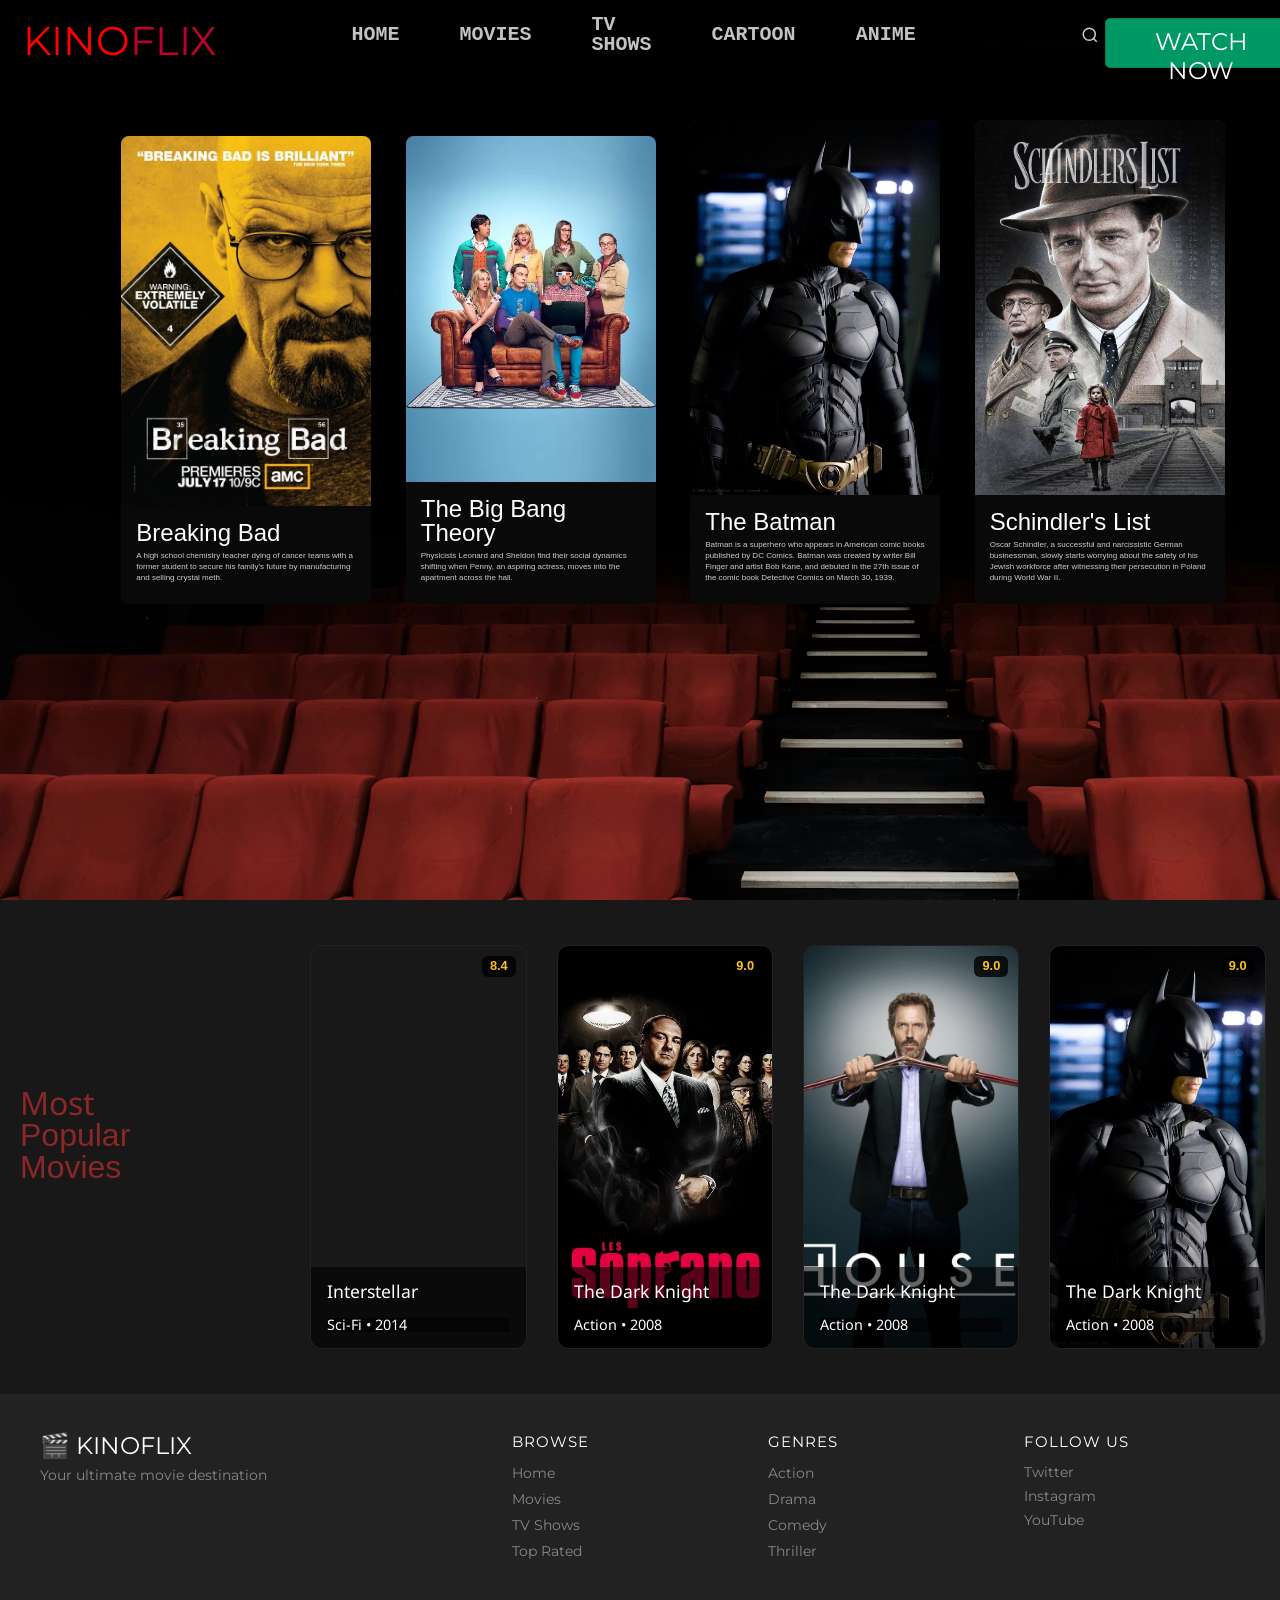
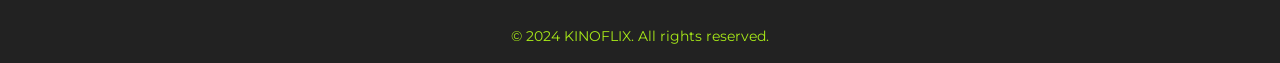
==== index.html @ 6c779b2d "INITIAL COMMIT" ====
<!DOCTYPE html>
<html lang="en">
<head>
    <meta charset="UTF-8">
    <meta name="viewport" content="width=device-width, initial-scale=1.0">
    <title>KINOFLIX</title>
    <link rel="stylesheet" href="css/reset.css">
    <link rel="stylesheet" href="css/style.css">
    <link rel="preconnect" href="https://fonts.googleapis.com">
    <link rel="preconnect" href="https://fonts.gstatic.com" crossorigin>
    <link href="https://fonts.googleapis.com/css2?family=Montserrat:ital,wght@0,100..900;1,100..900&family=Noto+Sans:ital,wght@0,100..900;1,100..900&display=swap" rel="stylesheet">
</head>
<body>

<div class="main">
    <div class="navbar">
        <div class="menu">
            <div class="logo" onclick="window.location.href='index.html'">KINO<div class="logo-w">FLIX</div></div>

            <ul class="navbar-items">
                <li><a href="index.html">HOME</a></li>
                <li><a href="movies.html">MOVIES</a></li>
                <li><a href="tvshows.html">TV SHOWS</a></li>
                <li><a href="cartoons.html">CARTOON</a></li>
                <li><a href="anime.html">ANIME</a></li>
            </ul>
<div class="search-wrapper" id="searchWrapper">
    <button class="search-icon-btn" id="searchToggle" aria-label="Search">
        <svg width="18" height="18" viewBox="0 0 24 24" fill="none" stroke="currentColor" stroke-width="2">
            <circle cx="11" cy="11" r="8"/><line x1="21" y1="21" x2="16.65" y2="16.65"/>
        </svg>
    </button>
    <div class="search-bar" id="searchBar">
        <input type="text" id="searchInput" placeholder="Search movies..." autocomplete="off" />
        <button class="search-close" id="searchClose">✕</button>
        <div class="search-results" id="searchResults"></div>
    </div>
</div>
            <div class="get-started">
                <button class="register-btn" onclick="window.location.href='register.html'">WATCH NOW</button>
            </div>
                <button class="hamburger" id="hamburgerBtn" aria-label="Open menu" aria-expanded="false">
                    <span></span>
                    <span></span>
                    <span></span>
                </button>
        </div> <!-- /.menu -->

        <div class="main-hero">
            <div class="login-screen">
                <div class="container">
                    <div class="row1">

                        <div class="block">
                            <img src="./images/breaking bad.webp" alt="Breaking Bad Poster">
                            <div class="content-block">
                                <h2>Breaking Bad</h2>
                                <p class="description">
                                    A high school chemistry teacher dying of cancer teams with a former student
                                    to secure his family's future by manufacturing and selling crystal meth.
                                </p>
                            </div>
                        </div> <!-- /.block -->

                        <div class="block">
                            <img src="./images/big bang b.jpg" alt="big bang theory">
                            <div class="content-block">
                                <h2>The Big Bang Theory</h2>
                                <p class="description">
                                    Physicists Leonard and Sheldon find their social dynamics shifting when Penny, an aspiring actress, moves into the apartment across the hall.
                                </p>
                            </div>
                        </div> <!-- /.block -->

                        <div class="block">
                            <img src="./images/Christian_Bale_as_The_Dark_Knight.webp" alt="batman">
                            <div class="content-block">
                                <h2>The Batman</h2>
                                <p class="description">
                                    Batman is a superhero who appears in American comic books published by DC Comics. Batman was created by writer Bill Finger and artist Bob Kane, and debuted in the 27th issue of the comic book Detective Comics on March 30, 1939.
                                </p>
                            </div>
                        </div> <!-- /.block -->

                        <div class="block">
                            <img src="./images/schindlerlist.jpg" alt="schindler list">
                            <div class="content-block">
                                <h2>Schindler's List</h2>
                                <p class="description">
                                    Oscar Schindler, a successful and narcissistic German businessman, slowly starts worrying about the safety of his Jewish workforce after witnessing their persecution in Poland during World War II.
                                </p>
                            </div>
                        </div> <!-- /.block -->

                    </div> <!-- /.row1 -->
                </div> <!-- /.container -->
            </div> <!-- /.login-screen -->
        </div> <!-- /.main-hero -->

    </div> <!-- /.navbar -->
    <section class="popular-movies">
        <div class="container nopad">
            <div class="section-header">
                <h2>Most</h2>
                <h3>Popular</h3>
                <h4>Movies</h4>
            </div>

            <div class="movie-grid">
                <div class="movie-card" style="--poster: url('../images/interstellar.jpg');">
                    <div class="poster-wrapper">
                        <div class="rating">8.4</div>
                        <div class="overlay">
                            <button class="play-btn">▶ Watch Now</button>
                        </div>
                    </div>
                    <div class="movie-info">
                        <h3>Interstellar</h3>
                        <p>Sci-Fi • 2014</p>
                    </div>
                </div> <!-- /.movie-card -->

                <div class="movie-card" style="--poster: url('../images/soprano.jpg');">
                    <div class="poster-wrapper">
                        <div class="rating">9.0</div>
                        <div class="overlay">
                            <button class="play-btn">▶ Watch Now</button>
                        </div>
                    </div>
                    <div class="movie-info">
                        <h3>The Dark Knight</h3>
                        <p>Action • 2008</p>
                    </div>
                </div> <!-- /.movie-card -->
                <div class="movie-card" style="--poster: url('../images/house.jpg');">
                    <div class="poster-wrapper">
                        <div class="rating">9.0</div>
                        <div class="overlay">
                            <button class="play-btn">▶ Watch Now</button>
                        </div>
                    </div>
                    <div class="movie-info">
                        <h3>The Dark Knight</h3>
                        <p>Action • 2008</p>
                    </div>
                </div> <!-- /.movie-card -->
                <div class="movie-card" style="--poster: url('../images/Christian_Bale_as_The_Dark_Knight.webp');">
                    <div class="poster-wrapper">
                        <div class="rating">9.0</div>
                        <div class="overlay">
                            <button class="play-btn">▶ Watch Now</button>
                        </div>
                    </div>
                    <div class="movie-info">
                        <h3>The Dark Knight</h3>
                        <p>Action • 2008</p>
                    </div>
                </div> <!-- /.movie-card -->
            </div><!-- /.movie-grid -->
    </div> 
</section>
</div> <!-- /.main -->


<nav class="mobile-menu" id="mobileMenu" aria-label="Mobile navigation">
    <ul>
        <li><a href="index.html"   onclick="closeMenu()">HOME</a></li>
        <li><a href="movies.html"  onclick="closeMenu()">MOVIES</a></li>
        <li><a href="tvshows.html" onclick="closeMenu()">TV SHOWS</a></li>
        <li><a href="cartoons.html" onclick="closeMenu()">CARTOON</a></li>
        <li><a href="anime.html"   onclick="closeMenu()">ANIME</a></li>
    </ul>
    <button class="mobile-watch-btn" onclick="window.location.href='register.html'">▶ WATCH NOW</button>
</nav>
 
<footer>
    <div class="footer-container">
        <div class="footer-brand">
            <h2>🎬 KINOFLIX</h2>
            <p>Your ultimate movie destination</p>
        </div>

        <div class="footer-links">
            <h4>Browse</h4>
            <ul>
                <li><a href="#">Home</a></li>
                <li><a href="#">Movies</a></li>
                <li><a href="#">TV Shows</a></li>
                <li><a href="#">Top Rated</a></li>
            </ul>
        </div>

        <div class="footer-links">
            <h4>Genres</h4>
            <ul>
                <li><a href="#">Action</a></li>
                <li><a href="#">Drama</a></li>
                <li><a href="#">Comedy</a></li>
                <li><a href="#">Thriller</a></li>
            </ul>
        </div>

        <div class="footer-social">
            <h4>Follow Us</h4>
            <div class="social-icons">
                <a href="#">Twitter</a>
                <a href="#">Instagram</a>
                <a href="#">YouTube</a>
            </div>
        </div>
    </div> <!-- /.footer-container -->

    <div class="footer-bottom">
        <p>© 2024 KINOFLIX. All rights reserved.</p>
    </div>
</footer>
<script src="js/index.js" defer></script>
</body>
</html>
---- css/style.css ----
*{
    margin: 0;
    padding: 0;
    font-family: "Montserrat", sans-serif;
    font-optical-sizing: auto;

}
body{
    overflow-x: hidden;
}
.main{
    width: 100%;    
}
.navbar{
    height: auto;
    margin: auto;
    min-height: 100vh;
    background-image: url('../images/hero.png');
}
.logo{
    color: red;
    font-size: 40px;
    font-family: "Montserrat", sans-serif;
    font-optical-sizing: auto;
    padding-top: 1%;
    cursor: pointer;
    width: 15%;
    text-align: center;
    flex-shrink: 0;
}
.logo-w{
    color: rgba(201, 2, 45, 0.943);
    width: 40px;
    display: inline-block;
}
.menu{
    height: 70px;
    align-content: center;
    display: flex;
    align-items: center;
    width: 100%;
}
.navbar-items{
    display: flex;
    justify-content: center;
    align-items: center;
    margin-left: 12%;
    max-width: 45%;
    margin-right: 12%;
    min-width: 45%;
}
.navbar-items li{
    list-style: none;
    display: inline-block;
    margin-left: 30px;
    font-weight: bold;
    margin-right: 30px;
}
.navbar-items li a{
    color: #c3c3c3;
    font-family: monospace;
    font-size: 20px;
    text-overflow: clip;
}
.navbar-items li a:hover{
    color: red;
}
.register-btn { 
    border: 1px solid rgba(3, 127, 85, 1);
    background-color: oklch(59.6% .145 163.225);
    font-size: 24px;
    color: #fff; 
    border-radius: 5px;
    padding: 8px 20px 10px 20px;
    height: 50px;
    display: flex;
}
.get-started{
    display: flex;
    align-content: center;
    margin-top: 15px;
    min-width: 15%;
}
.text-section {
    color: #FFF;
}
.container{
    width: 1336px;
}
.container {
    display: flex;
    justify-content: center;
    padding: 20px;
    font-family: Arial, sans-serif;
    margin: auto;
}

.block {
    width: 250px;
    background: #222;
    color: white;
    border-radius: 8px;
    overflow: hidden;
    transition: transform 0.3s ease;
    display: inline-block;
    margin-right: 30px;
    margin-top: 30px;
    min-height: 350px;
}

.block:hover {
    transform: scale(1.05);
}

.block img {
    width: 100%;
    height: auto;
    display: block;
}

.block h2 {
    padding: 15px 15px 5px 15px;
    margin: 0;
    font-size: 1.5rem;
}

.block .description {
    padding: 0 15px 20px 15px;
    font-size: 0.5rem;
    color: #ccc;
    line-height: 1.4;
}
.content-block{
    background-color: #000000b8;
    position: relative;
    bottom: 0;
    width: 250px;
    display: block;
}

.section-title {
    margin-bottom: 20px;
    font-size: 1.5rem;
    font-weight: bold;
}

.section-header {
    display: flex;
    justify-content: space-between;
    align-items: center;
    margin-bottom: 1.5rem;
    width: 100%;
    padding: 0 25px;
    box-sizing: border-box;
}
.section-header h2{
    font-family: "Noto Sans", sans-serif;
}
.view-all {
    text-decoration: none;
    font-weight: 600;
}

.movie-grid {
    display: flex;
    justify-content: center;
    align-items: center;
    gap: 30px;
    padding: 25px;
    margin: auto;
    width: 100%;
    flex-wrap: wrap;
    box-sizing: border-box;
}

.movie-card {
    background-image: var(--poster);
    border-radius: 12px;
    overflow: hidden;
    transition: transform 0.2s ease;
    background-position: top;
    background-size: cover;
    width: clamp(180px, 22%, 280px);
    border: 1px solid #222;
    flex-direction: column;
    display: flex;
}

.movie-card:hover {
    transform: translateY(-5px);
}

.poster-wrapper {
    position: relative;
    aspect-ratio: 2/3;
}

.poster-wrapper img {
    width: 100%;
    height: 100%;
    object-fit: cover;
}

.rating {
    position: absolute;
    top: 10px;
    right: 10px;
    background: rgba(0, 0, 0, 0.8);
    padding: 4px 8px;
    border-radius: 6px;
    font-size: 0.8rem;
    font-weight: bold;
    color: #fbbf24;
    z-index: 1;
}

.overlay {
    position: absolute;
    inset: 0;
    background: rgba(0, 0, 0, 0.6);
    display: flex;
    align-items: center;
    justify-content: center;
    opacity: 0;
    transition: opacity 0.3s ease;
    overflow: hidden;
}

.movie-card:hover .overlay {
    opacity: 1;
}

.play-btn {
    border: none;
    padding: 10px 20px;
    border-radius: 20px;
    cursor: pointer;
    font-weight: bold;
    background-color: yellow;
    color: #000;
}

.movie-info {
    padding: 1rem;
    color: #FFF;
    z-index: 1;
    position: relative;
    background: rgba(0, 0, 0, 0.6);
    flex: 1;
    display: flex;
    flex-direction: column;
    gap: 12px;
}

.movie-info h3 {
    font-size: 1.1rem;
    margin: 0 0 5px 0;
    font-family: "Noto Sans", sans-serif;
}

.movie-info p {
    font-size: 0.9rem;
    margin: 0;
    font-family: "Noto Sans", sans-serif;
    background: rgba(0, 0, 0, 0.6);
}
.popular-movies{
    font-size: xx-large;
    color: #8b2727;
    font-style: initial;
    background-color: #181818;
}
.popular-movies .container {
    align-items: center;
    width: 100%;
}
.popular-movies .section-header {
    width: 20%;
    flex-direction: column;
    align-items: flex-start;
    padding: 0;
    flex-shrink: 0;
}
.popular-movies .movie-grid {
    width: 80%;
}
.poster{
    background-image: var(--poster) !important;
    background-position: top;
    background-size: cover;
    align-content: last baseline;
}
.new-movie-section {
    padding: 4rem 2rem;
    background: #0a0a0a;
    display: flex;
    justify-content: center;
}

.movie-poster {
    width: 220px;
    min-height: 300px;
    flex-shrink: 0;
    border-right: 1px solid #222;
}

.movie-poster img {
    width: 100%;
    height: 100%;
    object-fit: cover;
    display: block;
}

.movie-label {
    font-size: 10px;
    letter-spacing: 0.25em;
    text-transform: uppercase;
    color: #e8c96a;
}

.movie-title {
    font-size: 36px;
    letter-spacing: 0.1em;
    color: #f0ece0;
    line-height: 1;
}

.movie-divider {
    width: 40px;
    height: 1px;
    background: #e8c96a;
}

.movie-description {
    font-size: 13px;
    font-weight: 300;
    color: #888;
    line-height: 1.7;
}

.footer-container {
    max-width: 1200px;
    margin: 0 auto;
    padding: 0 20px;
    display: grid;
    grid-template-columns: 2fr 1fr 1fr 1fr;
    gap: 40px;
    padding-top: 40px;
}

.footer-brand h2 {
    color: #fff;
    font-size: 1.5rem;
    margin-bottom: 10px;
}

.footer-brand p {
    font-size: 0.9rem;
    color: #888;
}

.footer-links h4,
.footer-social h4 {
    color: #fff;
    margin-bottom: 15px;
    font-size: 0.95rem;
    text-transform: uppercase;
    letter-spacing: 1px;
}

.footer-links ul {
    list-style: none;
    padding: 0;
    margin: 0;
}

.footer-links ul li {
    margin-bottom: 10px;
}

.footer-links ul li a {
    color: #888;
    text-decoration: none;
    font-size: 0.9rem;
    transition: color 0.2s;
}

.footer-links ul li a:hover {
    color: #e50914;
}

.social-icons {
    display: flex;
    flex-direction: column;
    gap: 10px;
}

.social-icons a {
    color: #888;
    text-decoration: none;
    font-size: 0.9rem;
    transition: color 0.2s;
}

.social-icons a:hover {
    color: #e50914;
}

footer{
    background-color: #222;
    font-family: "Montserrat", sans-serif;
}

.footer-bottom {
    text-align: center;
    margin-top: 40px;
    padding-top: 20px;
    border-top: 1px solid #222;
    color: #A8EA18;
    font-size: 0.85rem;
    padding-bottom: 20px;
}

.register-page {
    min-height: 100vh;
    background: #050505;
    display: flex;
    justify-content: center;
    align-items: ;
}

.reg-card {
    background: #0a0a0a;
    border: 1px solid #222;
    border-radius: 2px;
    padding: 2.5rem 2rem;
    width: 100%;
    max-width: 420px;
}

.reg-title {
    font-family: 'Bebas Neue', sans-serif;
    font-size: 28px;
    letter-spacing: 0.2em;
    color: #f0ece0;
    margin-bottom: 0.3rem;
}

.reg-title span { color: #b42727; }

.reg-subtitle {
    font-size: 12px;
    font-weight: 300;
    color: #555;
    letter-spacing: 0.08em;
    margin-bottom: 2rem;
}

.form-group {
    display: flex;
    flex-direction: column;
    gap: 6px;
    margin-bottom: 1.2rem;
}

.form-group label {
    font-size: 10px;
    letter-spacing: 0.2em;
    text-transform: uppercase;
    color: #666;
}

.form-group input {
    background: #111;
    border: 1px solid #222;
    border-radius: 2px;
    padding: 11px 14px;
    color: #f0ece0;
    font-size: 13px;
    font-weight: 300;
    outline: none;
    transition: border-color 0.2s;
    caret-color: #e8c96a;
}

.form-group input:focus { border-color: #e8c96a; }

.reg-divider {
    width: 100%;
    height: 1px;
    background: #1a1a1a;
    margin: 1.5rem 0;
}

.reg-btn {
    width: 100%;
    background: ##b42727;
    border: none;
    border-radius: 2px;
    padding: 13px;
    font-family: 'Bebas Neue', sans-serif;
    font-size: 16px;
    letter-spacing: 0.2em;
    color: #0a0a0a;
    cursor: pointer;
    transition: background 0.2s;
}

.reg-btn:hover { background: #f0d888; }

.reg-login {
    text-align: center;
    margin-top: 1.2rem;
    font-size: 12px;
    font-weight: 300;
    color: #444;
}

.reg-login a { color:#b42727 ; text-decoration: none; }

.hamburger {
    display: none;
    flex-direction: column;
    justify-content: center;
    gap: 5px;
    width: 36px;
    height: 36px;
    background: none;
    border: none;
    cursor: pointer;
    padding: 4px;
    z-index: 1001;
    flex-shrink: 0;
}

.hamburger span {
    display: block;
    width: 100%;
    height: 2px;
    background-color: #fff;
    border-radius: 2px;
    transition: transform 0.3s ease, opacity 0.3s ease;
    transform-origin: center;
}

.hamburger.open span:nth-child(1) {
    transform: translateY(7px) rotate(45deg);
}
.hamburger.open span:nth-child(2) {
    opacity: 0;
}
.hamburger.open span:nth-child(3) {
    transform: translateY(-7px) rotate(-45deg);
}

.mobile-menu {
    display: none;
    position: fixed;
    top: 0;
    left: 0;
    width: 100%;
    height: 100%;
    background: rgba(0, 0, 0, 0.96);
    z-index: 1000;
    flex-direction: column;
    align-items: center;
    justify-content: center;
    gap: 32px;
    opacity: 0;
    transform: translateY(-10px);
    transition: opacity 0.3s ease, transform 0.3s ease;
    pointer-events: none;
}

.mobile-menu.open {
    display: flex;
    opacity: 1;
    transform: translateY(0);
    pointer-events: all;
}

.mobile-menu ul {
    list-style: none;
    display: flex;
    flex-direction: column;
    align-items: center;
    gap: 28px;
    padding: 0;
    margin: 0;
}

.mobile-menu ul li a {
    color: #fff;
    text-decoration: none;
    font-family: 'Montserrat', sans-serif;
    font-size: 1.6rem;
    font-weight: 700;
    letter-spacing: 0.12em;
    text-transform: uppercase;
    transition: color 0.2s;
}

.mobile-menu ul li a:hover {
    color: #e50914;
}

.mobile-menu .mobile-watch-btn {
    margin-top: 8px;
    padding: 14px 40px;
    background: #e50914;
    color: #fff;
    border: none;
    border-radius: 4px;
    font-family: 'Montserrat', sans-serif;
    font-size: 1rem;
    font-weight: 700;
    letter-spacing: 0.1em;
    text-transform: uppercase;
    cursor: pointer;
    transition: background 0.2s, transform 0.15s;
}

.mobile-menu .mobile-watch-btn:hover {
    background: #b0060f;
    transform: scale(1.04);
}

@media (max-width: 768px) {
    .footer-container {
        grid-template-columns: 1fr 1fr;
    }
    .block {
        display: block;
        width: 350px;
    }
    .content-block {
        width: 350px;
    }
    .container {
        width: 100%;
    }
    .menu {
        min-width: unset;
        width: 100%;
        padding: 0 16px;
        box-sizing: border-box;
        justify-content: space-between;
    }
    .logo {
        width: auto;
        padding-top: 0;
        font-size: 32px;
    }
    .navbar-items {
        display: none;
    }
    .get-started {
        display: none;
    }
    .hamburger {
        display: flex;
        margin-left: auto;
    }
    .section-header {
        padding: 0 16px;
        width: 100%;
    }
    .movie-grid {
        gap: 20px;
        padding: 16px;
        width: 100%;
    }
    .popular-movies .container {
        flex-direction: column;
    }
    .movie-card {
        width: clamp(160px, 44%, 260px);
    }
    .popular-movies .section-header{
        width:100%;
    }
    .container.nopad{
        padding-left:0px;
    }
}

@media (max-width: 480px) {
    .footer-container {
        grid-template-columns: 1fr;
    }
    .section-header {
        padding: 0 12px;
    }
    .section-header h2 {
        font-size: 1.1rem;
        padding-left: 25px;
    }
    .movie-grid {
        gap: 14px;
        padding: 12px;
    }
    .movie-card {
        width: 100%;
    }
    .main{
        overflow-x: hidden;
    }
}
/* ───── SEARCH ───── */
.search-wrapper {
    position: relative;
    display: flex;
    align-items: center;
}

.search-icon-btn {
    background: none;
    border: none;
    color: #fff;
    cursor: pointer;
    display: flex;
    align-items: center;
    padding: 6px;
    opacity: 0.8;
    transition: opacity 0.2s;
}
.search-icon-btn:hover { opacity: 1; }

.search-bar {
    display: none;
    position: absolute;
    right: 0;
    top: 36px;
    background: #141414;
    border: 1px solid #2a2a2a;
    width: 300px;
    z-index: 999;
}

.search-bar.open { display: block; }

.search-bar input {
    width: 100%;
    background: transparent;
    border: none;
    border-bottom: 1px solid #2a2a2a;
    color: #fff;
    font-family: 'Montserrat', sans-serif;
    font-size: 0.8rem;
    letter-spacing: 0.06em;
    padding: 12px 40px 12px 14px;
    outline: none;
}

.search-bar input::placeholder { color: #555; }

.search-close {
    position: absolute;
    top: 10px;
    right: 12px;
    background: none;
    border: none;
    color: #555;
    cursor: pointer;
    font-size: 0.75rem;
    transition: color 0.2s;
}
.search-close:hover { color: #fff; }

.search-results { padding: 4px 0; max-height: 280px; overflow-y: auto; }

.search-result-item {
    display: flex;
    justify-content: space-between;
    align-items: center;
    padding: 10px 14px;
    cursor: pointer;
    transition: background 0.15s;
    border-bottom: 1px solid #1e1e1e;
}
.search-result-item:last-child { border-bottom: none; }
.search-result-item:hover { background: #1e1e1e; }

.search-result-item .s-title {
    font-family: 'Montserrat', sans-serif;
    font-size: 0.78rem;
    color: #e8e8e0;
    letter-spacing: 0.03em;
}

.search-result-item .s-meta {
    font-size: 0.65rem;
    color: #555;
    letter-spacing: 0.08em;
    text-transform: uppercase;
}

.search-no-result {
    padding: 14px;
    font-size: 0.72rem;
    color: #555;
    font-family: 'Montserrat', sans-serif;
    letter-spacing: 0.06em;
    text-align: center;
}
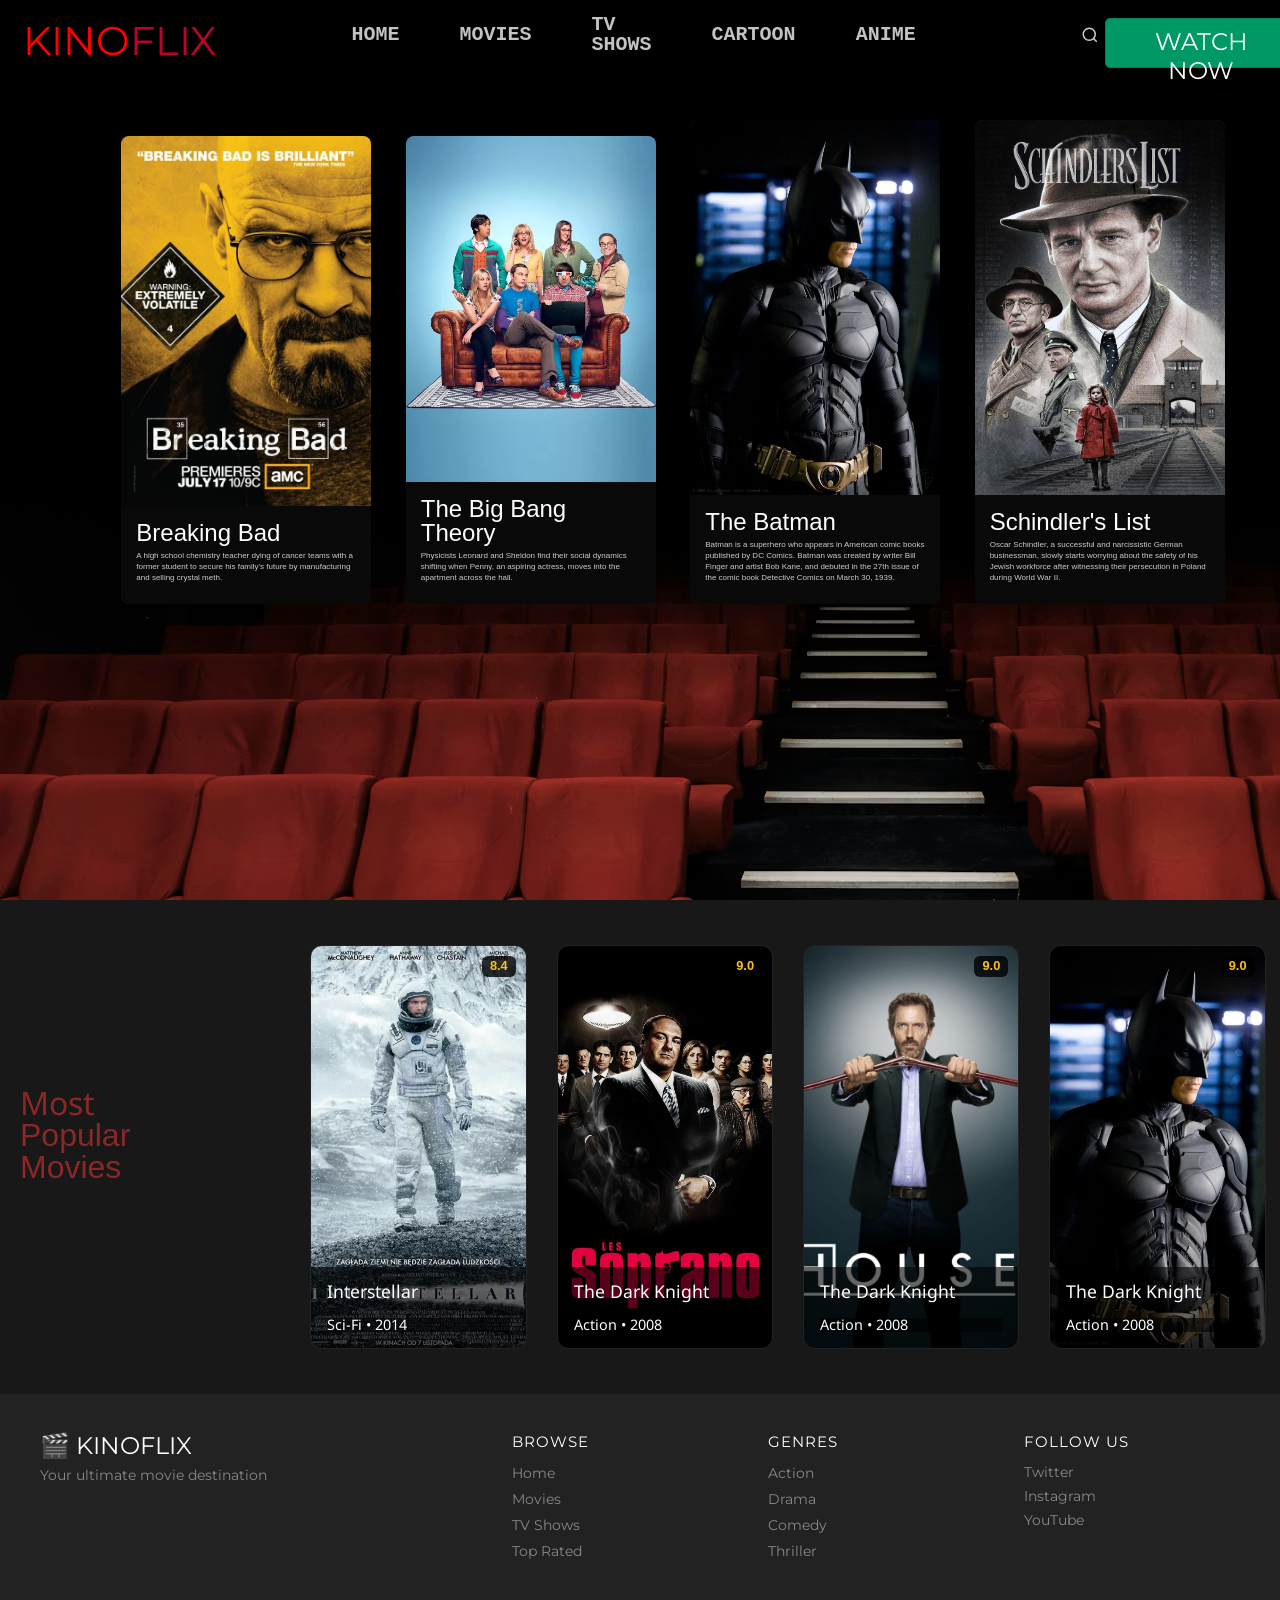
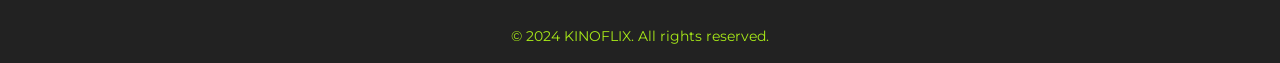
==== commit 31c97937: "Fix: Images not shown corretly." ====
--- a/index.html
+++ b/index.html
@@ -107,7 +107,7 @@
             </div>
 
             <div class="movie-grid">
-                <div class="movie-card" style="--poster: url('../images/interstellar.jpg');">
+                <div class="movie-card" style="--poster: url('../images/interstellar.webp');">
                     <div class="poster-wrapper">
                         <div class="rating">8.4</div>
                         <div class="overlay">
--- a/css/style.css
+++ b/css/style.css
@@ -1,9 +1,14 @@
+/*
+* Prefixed by https://autoprefixer.github.io
+* PostCSS: v8.4.14,
+* Autoprefixer: v10.4.7
+* Browsers: last 4 version
+*/
 *{
     margin: 0;
     padding: 0;
     font-family: "Montserrat", sans-serif;
     font-optical-sizing: auto;
-
 }
 body{
     overflow-x: hidden;
@@ -26,7 +31,8 @@
     cursor: pointer;
     width: 15%;
     text-align: center;
-    flex-shrink: 0;
+    -ms-flex-negative: 0;
+        flex-shrink: 0;
 }
 .logo-w{
     color: rgba(201, 2, 45, 0.943);
@@ -35,15 +41,26 @@
 }
 .menu{
     height: 70px;
-    align-content: center;
-    display: flex;
-    align-items: center;
+    -ms-flex-line-pack: center;
+        align-content: center;
+    display: -webkit-box;
+    display: -ms-flexbox;
+    display: flex;
+    -webkit-box-align: center;
+        -ms-flex-align: center;
+            align-items: center;
     width: 100%;
 }
 .navbar-items{
-    display: flex;
-    justify-content: center;
-    align-items: center;
+    display: -webkit-box;
+    display: -ms-flexbox;
+    display: flex;
+    -webkit-box-pack: center;
+        -ms-flex-pack: center;
+            justify-content: center;
+    -webkit-box-align: center;
+        -ms-flex-align: center;
+            align-items: center;
     margin-left: 12%;
     max-width: 45%;
     margin-right: 12%;
@@ -60,7 +77,8 @@
     color: #c3c3c3;
     font-family: monospace;
     font-size: 20px;
-    text-overflow: clip;
+    -o-text-overflow: clip;
+       text-overflow: clip;
 }
 .navbar-items li a:hover{
     color: red;
@@ -73,11 +91,16 @@
     border-radius: 5px;
     padding: 8px 20px 10px 20px;
     height: 50px;
+    display: -webkit-box;
+    display: -ms-flexbox;
     display: flex;
 }
 .get-started{
-    display: flex;
-    align-content: center;
+    display: -webkit-box;
+    display: -ms-flexbox;
+    display: flex;
+    -ms-flex-line-pack: center;
+        align-content: center;
     margin-top: 15px;
     min-width: 15%;
 }
@@ -88,42 +111,47 @@
     width: 1336px;
 }
 .container {
-    display: flex;
-    justify-content: center;
+    display: -webkit-box;
+    display: -ms-flexbox;
+    display: flex;
+    -webkit-box-pack: center;
+        -ms-flex-pack: center;
+            justify-content: center;
     padding: 20px;
     font-family: Arial, sans-serif;
     margin: auto;
 }
-
 .block {
     width: 250px;
     background: #222;
     color: white;
     border-radius: 8px;
     overflow: hidden;
+    -webkit-transition: -webkit-transform 0.3s ease;
+    transition: -webkit-transform 0.3s ease;
+    -o-transition: transform 0.3s ease;
     transition: transform 0.3s ease;
+    transition: transform 0.3s ease, -webkit-transform 0.3s ease;
     display: inline-block;
     margin-right: 30px;
     margin-top: 30px;
     min-height: 350px;
 }
-
 .block:hover {
-    transform: scale(1.05);
-}
-
+    -webkit-transform: scale(1.05);
+        -ms-transform: scale(1.05);
+            transform: scale(1.05);
+}
 .block img {
     width: 100%;
     height: auto;
     display: block;
 }
-
 .block h2 {
     padding: 15px 15px 5px 15px;
     margin: 0;
     font-size: 1.5rem;
 }
-
 .block .description {
     padding: 0 15px 20px 15px;
     font-size: 0.5rem;
@@ -137,21 +165,26 @@
     width: 250px;
     display: block;
 }
-
 .section-title {
     margin-bottom: 20px;
     font-size: 1.5rem;
     font-weight: bold;
 }
-
 .section-header {
-    display: flex;
-    justify-content: space-between;
-    align-items: center;
+    display: -webkit-box;
+    display: -ms-flexbox;
+    display: flex;
+    -webkit-box-pack: justify;
+        -ms-flex-pack: justify;
+            justify-content: space-between;
+    -webkit-box-align: center;
+        -ms-flex-align: center;
+            align-items: center;
     margin-bottom: 1.5rem;
     width: 100%;
     padding: 0 25px;
-    box-sizing: border-box;
+    -webkit-box-sizing: border-box;
+            box-sizing: border-box;
 }
 .section-header h2{
     font-family: "Noto Sans", sans-serif;
@@ -160,47 +193,61 @@
     text-decoration: none;
     font-weight: 600;
 }
-
 .movie-grid {
-    display: flex;
-    justify-content: center;
-    align-items: center;
+    display: -webkit-box;
+    display: -ms-flexbox;
+    display: flex;
+    -webkit-box-pack: center;
+        -ms-flex-pack: center;
+            justify-content: center;
+    -webkit-box-align: center;
+        -ms-flex-align: center;
+            align-items: center;
     gap: 30px;
     padding: 25px;
     margin: auto;
     width: 100%;
-    flex-wrap: wrap;
-    box-sizing: border-box;
-}
-
+    -ms-flex-wrap: wrap;
+        flex-wrap: wrap;
+    -webkit-box-sizing: border-box;
+            box-sizing: border-box;
+}
 .movie-card {
     background-image: var(--poster);
     border-radius: 12px;
     overflow: hidden;
+    -webkit-transition: -webkit-transform 0.2s ease;
+    transition: -webkit-transform 0.2s ease;
+    -o-transition: transform 0.2s ease;
     transition: transform 0.2s ease;
+    transition: transform 0.2s ease, -webkit-transform 0.2s ease;
     background-position: top;
     background-size: cover;
     width: clamp(180px, 22%, 280px);
     border: 1px solid #222;
-    flex-direction: column;
-    display: flex;
-}
-
+    -webkit-box-orient: vertical;
+    -webkit-box-direction: normal;
+        -ms-flex-direction: column;
+            flex-direction: column;
+    display: -webkit-box;
+    display: -ms-flexbox;
+    display: flex;
+}
 .movie-card:hover {
-    transform: translateY(-5px);
-}
-
+    -webkit-transform: translateY(-5px);
+        -ms-transform: translateY(-5px);
+            transform: translateY(-5px);
+}
 .poster-wrapper {
     position: relative;
     aspect-ratio: 2/3;
 }
-
 .poster-wrapper img {
     width: 100%;
     height: 100%;
-    object-fit: cover;
-}
-
+    -o-object-fit: cover;
+       object-fit: cover;
+}
 .rating {
     position: absolute;
     top: 10px;
@@ -213,23 +260,28 @@
     color: #fbbf24;
     z-index: 1;
 }
-
 .overlay {
     position: absolute;
     inset: 0;
     background: rgba(0, 0, 0, 0.6);
-    display: flex;
-    align-items: center;
-    justify-content: center;
+    display: -webkit-box;
+    display: -ms-flexbox;
+    display: flex;
+    -webkit-box-align: center;
+        -ms-flex-align: center;
+            align-items: center;
+    -webkit-box-pack: center;
+        -ms-flex-pack: center;
+            justify-content: center;
     opacity: 0;
+    -webkit-transition: opacity 0.3s ease;
+    -o-transition: opacity 0.3s ease;
     transition: opacity 0.3s ease;
     overflow: hidden;
 }
-
 .movie-card:hover .overlay {
     opacity: 1;
 }
-
 .play-btn {
     border: none;
     padding: 10px 20px;
@@ -239,25 +291,29 @@
     background-color: yellow;
     color: #000;
 }
-
 .movie-info {
     padding: 1rem;
     color: #FFF;
     z-index: 1;
     position: relative;
     background: rgba(0, 0, 0, 0.6);
-    flex: 1;
-    display: flex;
-    flex-direction: column;
+    -webkit-box-flex: 1;
+        -ms-flex: 1;
+            flex: 1;
+    display: -webkit-box;
+    display: -ms-flexbox;
+    display: flex;
+    -webkit-box-orient: vertical;
+    -webkit-box-direction: normal;
+        -ms-flex-direction: column;
+            flex-direction: column;
     gap: 12px;
 }
-
 .movie-info h3 {
     font-size: 1.1rem;
     margin: 0 0 5px 0;
     font-family: "Noto Sans", sans-serif;
 }
-
 .movie-info p {
     font-size: 0.9rem;
     margin: 0;
@@ -271,15 +327,23 @@
     background-color: #181818;
 }
 .popular-movies .container {
-    align-items: center;
+    -webkit-box-align: center;
+        -ms-flex-align: center;
+            align-items: center;
     width: 100%;
 }
 .popular-movies .section-header {
     width: 20%;
-    flex-direction: column;
-    align-items: flex-start;
+    -webkit-box-orient: vertical;
+    -webkit-box-direction: normal;
+        -ms-flex-direction: column;
+            flex-direction: column;
+    -webkit-box-align: start;
+        -ms-flex-align: start;
+            align-items: flex-start;
     padding: 0;
-    flex-shrink: 0;
+    -ms-flex-negative: 0;
+        flex-shrink: 0;
 }
 .popular-movies .movie-grid {
     width: 80%;
@@ -288,77 +352,76 @@
     background-image: var(--poster) !important;
     background-position: top;
     background-size: cover;
-    align-content: last baseline;
+    -ms-flex-line-pack: last baseline;
+        align-content: last baseline;
 }
 .new-movie-section {
     padding: 4rem 2rem;
     background: #0a0a0a;
-    display: flex;
-    justify-content: center;
-}
-
+    display: -webkit-box;
+    display: -ms-flexbox;
+    display: flex;
+    -webkit-box-pack: center;
+        -ms-flex-pack: center;
+            justify-content: center;
+}
 .movie-poster {
     width: 220px;
     min-height: 300px;
-    flex-shrink: 0;
+    -ms-flex-negative: 0;
+        flex-shrink: 0;
     border-right: 1px solid #222;
 }
-
 .movie-poster img {
     width: 100%;
     height: 100%;
-    object-fit: cover;
+    -o-object-fit: cover;
+       object-fit: cover;
     display: block;
 }
-
 .movie-label {
     font-size: 10px;
     letter-spacing: 0.25em;
     text-transform: uppercase;
     color: #e8c96a;
 }
-
 .movie-title {
     font-size: 36px;
     letter-spacing: 0.1em;
     color: #f0ece0;
     line-height: 1;
 }
-
 .movie-divider {
     width: 40px;
     height: 1px;
     background: #e8c96a;
 }
-
 .movie-description {
     font-size: 13px;
     font-weight: 300;
     color: #888;
     line-height: 1.7;
 }
-
 .footer-container {
     max-width: 1200px;
     margin: 0 auto;
     padding: 0 20px;
+    display: -ms-grid;
     display: grid;
+    -ms-grid-columns: 2fr 40px 1fr 40px 1fr 40px 1fr;
     grid-template-columns: 2fr 1fr 1fr 1fr;
     gap: 40px;
     padding-top: 40px;
 }
-
 .footer-brand h2 {
     color: #fff;
     font-size: 1.5rem;
     margin-bottom: 10px;
 }
-
 .footer-brand p {
     font-size: 0.9rem;
     color: #888;
 }
-
 .footer-links h4,
 .footer-social h4 {
     color: #fff;
@@ -367,50 +430,50 @@
     text-transform: uppercase;
     letter-spacing: 1px;
 }
-
 .footer-links ul {
     list-style: none;
     padding: 0;
     margin: 0;
 }
-
 .footer-links ul li {
     margin-bottom: 10px;
 }
-
 .footer-links ul li a {
     color: #888;
     text-decoration: none;
     font-size: 0.9rem;
+    -webkit-transition: color 0.2s;
+    -o-transition: color 0.2s;
     transition: color 0.2s;
 }
-
 .footer-links ul li a:hover {
     color: #e50914;
 }
-
 .social-icons {
-    display: flex;
-    flex-direction: column;
+    display: -webkit-box;
+    display: -ms-flexbox;
+    display: flex;
+    -webkit-box-orient: vertical;
+    -webkit-box-direction: normal;
+        -ms-flex-direction: column;
+            flex-direction: column;
     gap: 10px;
 }
-
 .social-icons a {
     color: #888;
     text-decoration: none;
     font-size: 0.9rem;
+    -webkit-transition: color 0.2s;
+    -o-transition: color 0.2s;
     transition: color 0.2s;
 }
-
 .social-icons a:hover {
     color: #e50914;
 }
-
 footer{
     background-color: #222;
     font-family: "Montserrat", sans-serif;
 }
-
 .footer-bottom {
     text-align: center;
     margin-top: 40px;
@@ -420,15 +483,19 @@
     font-size: 0.85rem;
     padding-bottom: 20px;
 }
-
 .register-page {
     min-height: 100vh;
     background: #050505;
-    display: flex;
-    justify-content: center;
-    align-items: ;
-}
-
+    display: -webkit-box;
+    display: -ms-flexbox;
+    display: flex;
+    -webkit-box-pack: center;
+        -ms-flex-pack: center;
+            justify-content: center;
+    -webkit-box-align: ;
+        -ms-flex-align: ;
+            align-items: ;
+}
 .reg-card {
     background: #0a0a0a;
     border: 1px solid #222;
@@ -437,7 +504,6 @@
     width: 100%;
     max-width: 420px;
 }
-
 .reg-title {
     font-family: 'Bebas Neue', sans-serif;
     font-size: 28px;
@@ -445,9 +511,7 @@
     color: #f0ece0;
     margin-bottom: 0.3rem;
 }
-
 .reg-title span { color: #b42727; }
-
 .reg-subtitle {
     font-size: 12px;
     font-weight: 300;
@@ -455,21 +519,23 @@
     letter-spacing: 0.08em;
     margin-bottom: 2rem;
 }
-
 .form-group {
-    display: flex;
-    flex-direction: column;
+    display: -webkit-box;
+    display: -ms-flexbox;
+    display: flex;
+    -webkit-box-orient: vertical;
+    -webkit-box-direction: normal;
+        -ms-flex-direction: column;
+            flex-direction: column;
     gap: 6px;
     margin-bottom: 1.2rem;
 }
-
 .form-group label {
     font-size: 10px;
     letter-spacing: 0.2em;
     text-transform: uppercase;
     color: #666;
 }
-
 .form-group input {
     background: #111;
     border: 1px solid #222;
@@ -479,19 +545,18 @@
     font-size: 13px;
     font-weight: 300;
     outline: none;
+    -webkit-transition: border-color 0.2s;
+    -o-transition: border-color 0.2s;
     transition: border-color 0.2s;
     caret-color: #e8c96a;
 }
-
 .form-group input:focus { border-color: #e8c96a; }
-
 .reg-divider {
     width: 100%;
     height: 1px;
     background: #1a1a1a;
     margin: 1.5rem 0;
 }
-
 .reg-btn {
     width: 100%;
     background: ##b42727;
@@ -503,11 +568,11 @@
     letter-spacing: 0.2em;
     color: #0a0a0a;
     cursor: pointer;
+    -webkit-transition: background 0.2s;
+    -o-transition: background 0.2s;
     transition: background 0.2s;
 }
-
 .reg-btn:hover { background: #f0d888; }
-
 .reg-login {
     text-align: center;
     margin-top: 1.2rem;
@@ -515,13 +580,16 @@
     font-weight: 300;
     color: #444;
 }
-
 .reg-login a { color:#b42727 ; text-decoration: none; }
-
 .hamburger {
     display: none;
-    flex-direction: column;
-    justify-content: center;
+    -webkit-box-orient: vertical;
+    -webkit-box-direction: normal;
+        -ms-flex-direction: column;
+            flex-direction: column;
+    -webkit-box-pack: center;
+        -ms-flex-pack: center;
+            justify-content: center;
     gap: 5px;
     width: 36px;
     height: 36px;
@@ -530,29 +598,37 @@
     cursor: pointer;
     padding: 4px;
     z-index: 1001;
-    flex-shrink: 0;
-}
-
+    -ms-flex-negative: 0;
+        flex-shrink: 0;
+}
 .hamburger span {
     display: block;
     width: 100%;
     height: 2px;
     background-color: #fff;
     border-radius: 2px;
+    -webkit-transition: opacity 0.3s ease, -webkit-transform 0.3s ease;
+    transition: opacity 0.3s ease, -webkit-transform 0.3s ease;
+    -o-transition: transform 0.3s ease, opacity 0.3s ease;
     transition: transform 0.3s ease, opacity 0.3s ease;
-    transform-origin: center;
-}
-
+    transition: transform 0.3s ease, opacity 0.3s ease, -webkit-transform 0.3s ease;
+    -webkit-transform-origin: center;
+        -ms-transform-origin: center;
+            transform-origin: center;
+}
 .hamburger.open span:nth-child(1) {
-    transform: translateY(7px) rotate(45deg);
+    -webkit-transform: translateY(7px) rotate(45deg);
+        -ms-transform: translateY(7px) rotate(45deg);
+            transform: translateY(7px) rotate(45deg);
 }
 .hamburger.open span:nth-child(2) {
     opacity: 0;
 }
 .hamburger.open span:nth-child(3) {
-    transform: translateY(-7px) rotate(-45deg);
-}
-
+    -webkit-transform: translateY(-7px) rotate(-45deg);
+        -ms-transform: translateY(-7px) rotate(-45deg);
+            transform: translateY(-7px) rotate(-45deg);
+}
 .mobile-menu {
     display: none;
     position: fixed;
@@ -562,33 +638,54 @@
     height: 100%;
     background: rgba(0, 0, 0, 0.96);
     z-index: 1000;
-    flex-direction: column;
-    align-items: center;
-    justify-content: center;
+    -webkit-box-orient: vertical;
+    -webkit-box-direction: normal;
+        -ms-flex-direction: column;
+            flex-direction: column;
+    -webkit-box-align: center;
+        -ms-flex-align: center;
+            align-items: center;
+    -webkit-box-pack: center;
+        -ms-flex-pack: center;
+            justify-content: center;
     gap: 32px;
     opacity: 0;
-    transform: translateY(-10px);
+    -webkit-transform: translateY(-10px);
+        -ms-transform: translateY(-10px);
+            transform: translateY(-10px);
+    -webkit-transition: opacity 0.3s ease, -webkit-transform 0.3s ease;
+    transition: opacity 0.3s ease, -webkit-transform 0.3s ease;
+    -o-transition: opacity 0.3s ease, transform 0.3s ease;
     transition: opacity 0.3s ease, transform 0.3s ease;
+    transition: opacity 0.3s ease, transform 0.3s ease, -webkit-transform 0.3s ease;
     pointer-events: none;
 }
-
 .mobile-menu.open {
+    display: -webkit-box;
+    display: -ms-flexbox;
     display: flex;
     opacity: 1;
-    transform: translateY(0);
+    -webkit-transform: translateY(0);
+        -ms-transform: translateY(0);
+            transform: translateY(0);
     pointer-events: all;
 }
-
 .mobile-menu ul {
     list-style: none;
-    display: flex;
-    flex-direction: column;
-    align-items: center;
+    display: -webkit-box;
+    display: -ms-flexbox;
+    display: flex;
+    -webkit-box-orient: vertical;
+    -webkit-box-direction: normal;
+        -ms-flex-direction: column;
+            flex-direction: column;
+    -webkit-box-align: center;
+        -ms-flex-align: center;
+            align-items: center;
     gap: 28px;
     padding: 0;
     margin: 0;
 }
-
 .mobile-menu ul li a {
     color: #fff;
     text-decoration: none;
@@ -597,13 +694,13 @@
     font-weight: 700;
     letter-spacing: 0.12em;
     text-transform: uppercase;
+    -webkit-transition: color 0.2s;
+    -o-transition: color 0.2s;
     transition: color 0.2s;
 }
-
 .mobile-menu ul li a:hover {
     color: #e50914;
 }
-
 .mobile-menu .mobile-watch-btn {
     margin-top: 8px;
     padding: 14px 40px;
@@ -617,115 +714,47 @@
     letter-spacing: 0.1em;
     text-transform: uppercase;
     cursor: pointer;
+    -webkit-transition: background 0.2s, -webkit-transform 0.15s;
+    transition: background 0.2s, -webkit-transform 0.15s;
+    -o-transition: background 0.2s, transform 0.15s;
     transition: background 0.2s, transform 0.15s;
-}
-
+    transition: background 0.2s, transform 0.15s, -webkit-transform 0.15s;
+}
 .mobile-menu .mobile-watch-btn:hover {
     background: #b0060f;
-    transform: scale(1.04);
-}
-
-@media (max-width: 768px) {
-    .footer-container {
-        grid-template-columns: 1fr 1fr;
-    }
-    .block {
-        display: block;
-        width: 350px;
-    }
-    .content-block {
-        width: 350px;
-    }
-    .container {
-        width: 100%;
-    }
-    .menu {
-        min-width: unset;
-        width: 100%;
-        padding: 0 16px;
-        box-sizing: border-box;
-        justify-content: space-between;
-    }
-    .logo {
-        width: auto;
-        padding-top: 0;
-        font-size: 32px;
-    }
-    .navbar-items {
-        display: none;
-    }
-    .get-started {
-        display: none;
-    }
-    .hamburger {
-        display: flex;
-        margin-left: auto;
-    }
-    .section-header {
-        padding: 0 16px;
-        width: 100%;
-    }
-    .movie-grid {
-        gap: 20px;
-        padding: 16px;
-        width: 100%;
-    }
-    .popular-movies .container {
-        flex-direction: column;
-    }
-    .movie-card {
-        width: clamp(160px, 44%, 260px);
-    }
-    .popular-movies .section-header{
-        width:100%;
-    }
-    .container.nopad{
-        padding-left:0px;
-    }
-}
-
-@media (max-width: 480px) {
-    .footer-container {
-        grid-template-columns: 1fr;
-    }
-    .section-header {
-        padding: 0 12px;
-    }
-    .section-header h2 {
-        font-size: 1.1rem;
-        padding-left: 25px;
-    }
-    .movie-grid {
-        gap: 14px;
-        padding: 12px;
-    }
-    .movie-card {
-        width: 100%;
-    }
-    .main{
-        overflow-x: hidden;
-    }
-}
+    -webkit-transform: scale(1.04);
+        -ms-transform: scale(1.04);
+            transform: scale(1.04);
+}
+
 /* ───── SEARCH ───── */
 .search-wrapper {
     position: relative;
-    display: flex;
-    align-items: center;
-}
-
+    display: -webkit-box;
+    display: -ms-flexbox;
+    display: flex;
+    -webkit-box-align: center;
+        -ms-flex-align: center;
+            align-items: center;
+}
 .search-icon-btn {
     background: none;
     border: none;
     color: #fff;
     cursor: pointer;
-    display: flex;
-    align-items: center;
+    display: -webkit-box;
+    display: -ms-flexbox;
+    display: flex;
+    -webkit-box-align: center;
+        -ms-flex-align: center;
+            align-items: center;
     padding: 6px;
     opacity: 0.8;
+    -webkit-transition: opacity 0.2s;
+    -o-transition: opacity 0.2s;
     transition: opacity 0.2s;
 }
 .search-icon-btn:hover { opacity: 1; }
-
 .search-bar {
     display: none;
     position: absolute;
@@ -736,9 +765,7 @@
     width: 300px;
     z-index: 999;
 }
-
 .search-bar.open { display: block; }
-
 .search-bar input {
     width: 100%;
     background: transparent;
@@ -751,9 +778,11 @@
     padding: 12px 40px 12px 14px;
     outline: none;
 }
-
+.search-bar input::-webkit-input-placeholder { color: #555; }
+.search-bar input::-moz-placeholder { color: #555; }
+.search-bar input:-ms-input-placeholder { color: #555; }
+.search-bar input::-ms-input-placeholder { color: #555; }
 .search-bar input::placeholder { color: #555; }
-
 .search-close {
     position: absolute;
     top: 10px;
@@ -763,38 +792,43 @@
     color: #555;
     cursor: pointer;
     font-size: 0.75rem;
+    -webkit-transition: color 0.2s;
+    -o-transition: color 0.2s;
     transition: color 0.2s;
 }
 .search-close:hover { color: #fff; }
-
 .search-results { padding: 4px 0; max-height: 280px; overflow-y: auto; }
-
 .search-result-item {
-    display: flex;
-    justify-content: space-between;
-    align-items: center;
+    display: -webkit-box;
+    display: -ms-flexbox;
+    display: flex;
+    -webkit-box-pack: justify;
+        -ms-flex-pack: justify;
+            justify-content: space-between;
+    -webkit-box-align: center;
+        -ms-flex-align: center;
+            align-items: center;
     padding: 10px 14px;
     cursor: pointer;
+    -webkit-transition: background 0.15s;
+    -o-transition: background 0.15s;
     transition: background 0.15s;
     border-bottom: 1px solid #1e1e1e;
 }
 .search-result-item:last-child { border-bottom: none; }
 .search-result-item:hover { background: #1e1e1e; }
-
 .search-result-item .s-title {
     font-family: 'Montserrat', sans-serif;
     font-size: 0.78rem;
     color: #e8e8e0;
     letter-spacing: 0.03em;
 }
-
 .search-result-item .s-meta {
     font-size: 0.65rem;
     color: #555;
     letter-spacing: 0.08em;
     text-transform: uppercase;
 }
-
 .search-no-result {
     padding: 14px;
     font-size: 0.72rem;
@@ -802,4 +836,654 @@
     font-family: 'Montserrat', sans-serif;
     letter-spacing: 0.06em;
     text-align: center;
+}
+
+/* ═══════════════════════════════════════════
+   RESPONSIVE BREAKPOINTS
+   1024px → Tablet landscape
+   768px  → Tablet portrait
+   480px  → Large mobile
+   320px  → Small mobile
+═══════════════════════════════════════════ */
+
+/* ── 1024px: Tablet Landscape ── */
+@media (max-width: 1024px) {
+    .container {
+        width: 100%;
+        padding: 16px;
+        -webkit-box-sizing: border-box;
+                box-sizing: border-box;
+    }
+
+    .logo {
+        font-size: 36px;
+        width: auto;
+        padding-top: 0;
+    }
+
+    .navbar-items {
+        margin-left: 5%;
+        margin-right: 5%;
+        min-width: unset;
+        max-width: 55%;
+    }
+
+    .navbar-items li {
+        margin-left: 16px;
+        margin-right: 16px;
+    }
+
+    .navbar-items li a {
+        font-size: 16px;
+    }
+
+    .get-started {
+        min-width: auto;
+        margin-top: 0;
+    }
+
+    .register-btn {
+        font-size: 18px;
+        padding: 6px 14px;
+        height: 44px;
+    }
+
+    .popular-movies .container {
+        -webkit-box-orient: vertical;
+        -webkit-box-direction: normal;
+            -ms-flex-direction: column;
+                flex-direction: column;
+        -webkit-box-align: start;
+            -ms-flex-align: start;
+                align-items: flex-start;
+    }
+
+    .popular-movies .section-header {
+        width: 100%;
+        -webkit-box-orient: horizontal;
+        -webkit-box-direction: normal;
+            -ms-flex-direction: row;
+                flex-direction: row;
+        -webkit-box-align: center;
+            -ms-flex-align: center;
+                align-items: center;
+        -webkit-box-pack: justify;
+            -ms-flex-pack: justify;
+                justify-content: space-between;
+        padding: 0 25px;
+    }
+
+    .popular-movies .movie-grid {
+        width: 100%;
+    }
+
+    .movie-card {
+        width: clamp(180px, 28%, 260px);
+    }
+
+    .footer-container {
+        -ms-grid-columns: 1.5fr 1fr 1fr;
+        grid-template-columns: 1.5fr 1fr 1fr;
+        gap: 30px;
+    }
+
+    .new-movie-section {
+        padding: 3rem 1.5rem;
+    }
+
+    .movie-title {
+        font-size: 28px;
+    }
+
+    .block {
+        width: 220px;
+        margin-right: 20px;
+    }
+
+    .content-block {
+        width: 220px;
+    }
+
+    .search-bar {
+        width: 260px;
+    }
+}
+
+/* ── 768px: Tablet Portrait ── */
+@media (max-width: 768px) {
+    .footer-container {
+        -ms-grid-columns: 1fr 1fr;
+        grid-template-columns: 1fr 1fr;
+        gap: 24px;
+        padding-top: 28px;
+    }
+
+    .block {
+        display: block;
+        width: 350px;
+        margin-right: 0;
+        margin-top: 20px;
+    }
+
+    .content-block {
+        width: 350px;
+    }
+
+    .container {
+        width: 100%;
+        padding: 12px;
+        -webkit-box-sizing: border-box;
+                box-sizing: border-box;
+    }
+
+    .menu {
+        min-width: unset;
+        width: 100%;
+        padding: 0 16px;
+        -webkit-box-sizing: border-box;
+                box-sizing: border-box;
+        -webkit-box-pack: justify;
+            -ms-flex-pack: justify;
+                justify-content: space-between;
+        height: 60px;
+    }
+
+    .logo {
+        width: auto;
+        padding-top: 0;
+        font-size: 32px;
+    }
+
+    .navbar-items {
+        display: none;
+    }
+
+    .get-started {
+        display: none;
+    }
+
+    .hamburger {
+        display: -webkit-box;
+        display: -ms-flexbox;
+        display: flex;
+        margin-left: auto;
+    }
+
+    .section-header {
+        padding: 0 16px;
+        width: 100%;
+    }
+
+    .section-header h2 {
+        font-size: 1.3rem;
+    }
+
+    .movie-grid {
+        gap: 20px;
+        padding: 16px;
+        width: 100%;
+    }
+
+    .popular-movies .container {
+        -webkit-box-orient: vertical;
+        -webkit-box-direction: normal;
+            -ms-flex-direction: column;
+                flex-direction: column;
+    }
+
+    .movie-card {
+        width: clamp(160px, 44%, 260px);
+    }
+
+    .popular-movies .section-header {
+        width: 100%;
+    }
+
+    .container.nopad {
+        padding-left: 0;
+    }
+
+    .new-movie-section {
+        padding: 2.5rem 1rem;
+        -webkit-box-orient: vertical;
+        -webkit-box-direction: normal;
+            -ms-flex-direction: column;
+                flex-direction: column;
+        -webkit-box-align: center;
+            -ms-flex-align: center;
+                align-items: center;
+        gap: 1.5rem;
+    }
+
+    .movie-poster {
+        width: 180px;
+        min-height: 240px;
+        border-right: none;
+        border-bottom: 1px solid #222;
+    }
+
+    .movie-title {
+        font-size: 24px;
+    }
+
+    .movie-description {
+        font-size: 12px;
+    }
+
+    .reg-card {
+        padding: 2rem 1.5rem;
+        max-width: 100%;
+        border-left: none;
+        border-right: none;
+        border-radius: 0;
+    }
+
+    .search-bar {
+        width: 240px;
+    }
+
+    .search-results {
+        max-height: 220px;
+    }
+
+    .mobile-menu ul li a {
+        font-size: 1.4rem;
+    }
+
+    .mobile-menu .mobile-watch-btn {
+        padding: 12px 32px;
+        font-size: 0.95rem;
+    }
+}
+
+/* ── 480px: Large Mobile ── */
+@media (max-width: 480px) {
+    .footer-container {
+        -ms-grid-columns: 1fr;
+        grid-template-columns: 1fr;
+        gap: 20px;
+        padding-top: 24px;
+        padding-left: 16px;
+        padding-right: 16px;
+    }
+
+    .section-header {
+        padding: 0 12px;
+    }
+
+    .section-header h2 {
+        font-size: 1.1rem;
+        padding-left: 0;
+    }
+
+    .view-all {
+        font-size: 0.8rem;
+    }
+
+    .movie-grid {
+        gap: 14px;
+        padding: 12px;
+    }
+
+    .movie-card {
+        width: 100%;
+    }
+
+    .movie-info h3 {
+        font-size: 1rem;
+    }
+
+    .movie-info p {
+        font-size: 0.8rem;
+    }
+
+    .main {
+        overflow-x: hidden;
+    }
+
+    .logo {
+        font-size: 26px;
+    }
+
+    .menu {
+        height: 54px;
+        padding: 0 12px;
+    }
+
+    .navbar {
+        min-height: 100svh;
+    }
+
+    .new-movie-section {
+        padding: 2rem 0.75rem;
+    }
+
+    .movie-poster {
+        width: 140px;
+        min-height: 200px;
+    }
+
+    .movie-title {
+        font-size: 20px;
+    }
+
+    .movie-label {
+        font-size: 9px;
+    }
+
+    .movie-description {
+        font-size: 11px;
+        line-height: 1.6;
+    }
+
+    .block {
+        width: 100%;
+        margin-right: 0;
+        border-radius: 6px;
+    }
+
+    .content-block {
+        width: 100%;
+    }
+
+    .block h2 {
+        font-size: 1.2rem;
+    }
+
+    .reg-card {
+        padding: 1.75rem 1.25rem;
+    }
+
+    .reg-title {
+        font-size: 24px;
+    }
+
+    .form-group input {
+        padding: 10px 12px;
+        font-size: 14px;
+    }
+
+    .reg-btn {
+        padding: 12px;
+        font-size: 15px;
+    }
+
+    .search-bar {
+        position: fixed;
+        top: 60px;
+        left: 0;
+        right: 0;
+        width: 100%;
+        border-left: none;
+        border-right: none;
+    }
+
+    .search-results {
+        max-height: 200px;
+    }
+
+    .mobile-menu ul {
+        gap: 22px;
+    }
+
+    .mobile-menu ul li a {
+        font-size: 1.25rem;
+    }
+
+    .mobile-menu .mobile-watch-btn {
+        padding: 11px 28px;
+        font-size: 0.9rem;
+    }
+
+    .footer-brand h2 {
+        font-size: 1.2rem;
+    }
+
+    .footer-bottom {
+        font-size: 0.75rem;
+        padding: 16px;
+        margin-top: 24px;
+    }
+
+    .rating {
+        font-size: 0.7rem;
+        padding: 3px 6px;
+    }
+
+    .play-btn {
+        padding: 8px 16px;
+        font-size: 0.85rem;
+    }
+}
+
+/* ── 320px: Small Mobile ── */
+@media (max-width: 320px) {
+    .logo {
+        font-size: 22px;
+    }
+
+    .menu {
+        height: 50px;
+        padding: 0 10px;
+    }
+
+    .hamburger {
+        width: 30px;
+        height: 30px;
+    }
+
+    .section-header {
+        padding: 0 8px;
+    }
+
+    .section-header h2 {
+        font-size: 0.95rem;
+    }
+
+    .view-all {
+        font-size: 0.72rem;
+    }
+
+    .movie-grid {
+        gap: 10px;
+        padding: 8px;
+    }
+
+    .movie-card {
+        width: 100%;
+        border-radius: 8px;
+    }
+
+    .movie-info {
+        padding: 0.75rem;
+        gap: 8px;
+    }
+
+    .movie-info h3 {
+        font-size: 0.9rem;
+    }
+
+    .movie-info p {
+        font-size: 0.72rem;
+    }
+
+    .rating {
+        font-size: 0.65rem;
+        padding: 2px 5px;
+        top: 6px;
+        right: 6px;
+    }
+
+    .play-btn {
+        padding: 7px 12px;
+        font-size: 0.78rem;
+        border-radius: 16px;
+    }
+
+    .new-movie-section {
+        padding: 1.5rem 0.5rem;
+        -webkit-box-orient: vertical;
+        -webkit-box-direction: normal;
+            -ms-flex-direction: column;
+                flex-direction: column;
+        -webkit-box-align: center;
+            -ms-flex-align: center;
+                align-items: center;
+    }
+
+    .movie-poster {
+        width: 120px;
+        min-height: 170px;
+    }
+
+    .movie-title {
+        font-size: 17px;
+        letter-spacing: 0.06em;
+    }
+
+    .movie-label {
+        font-size: 8px;
+        letter-spacing: 0.18em;
+    }
+
+    .movie-description {
+        font-size: 10px;
+        line-height: 1.55;
+    }
+
+    .movie-divider {
+        width: 28px;
+    }
+
+    .block {
+        width: 100%;
+        min-height: 280px;
+        margin-right: 0;
+    }
+
+    .content-block {
+        width: 100%;
+    }
+
+    .block h2 {
+        font-size: 1rem;
+        padding: 10px 10px 4px 10px;
+    }
+
+    .block .description {
+        padding: 0 10px 14px 10px;
+        font-size: 0.45rem;
+    }
+
+    .reg-card {
+        padding: 1.5rem 1rem;
+    }
+
+    .reg-title {
+        font-size: 20px;
+        letter-spacing: 0.15em;
+    }
+
+    .reg-subtitle {
+        font-size: 10px;
+        margin-bottom: 1.5rem;
+    }
+
+    .form-group {
+        margin-bottom: 1rem;
+    }
+
+    .form-group label {
+        font-size: 9px;
+    }
+
+    .form-group input {
+        padding: 9px 10px;
+        font-size: 13px;
+    }
+
+    .reg-btn {
+        padding: 11px;
+        font-size: 14px;
+        letter-spacing: 0.15em;
+    }
+
+    .reg-login {
+        font-size: 11px;
+    }
+
+    .search-bar {
+        top: 50px;
+    }
+
+    .search-bar input {
+        font-size: 0.72rem;
+        padding: 10px 36px 10px 12px;
+    }
+
+    .search-result-item {
+        padding: 8px 12px;
+    }
+
+    .search-result-item .s-title {
+        font-size: 0.7rem;
+    }
+
+    .search-result-item .s-meta {
+        font-size: 0.58rem;
+    }
+
+    .mobile-menu ul {
+        gap: 18px;
+    }
+
+    .mobile-menu ul li a {
+        font-size: 1.1rem;
+        letter-spacing: 0.08em;
+    }
+
+    .mobile-menu .mobile-watch-btn {
+        padding: 10px 22px;
+        font-size: 0.82rem;
+    }
+
+    .mobile-menu {
+        gap: 22px;
+    }
+
+    .footer-container {
+        gap: 16px;
+        padding-left: 12px;
+        padding-right: 12px;
+        padding-top: 20px;
+    }
+
+    .footer-brand h2 {
+        font-size: 1rem;
+    }
+
+    .footer-brand p {
+        font-size: 0.78rem;
+    }
+
+    .footer-links h4,
+    .footer-social h4 {
+        font-size: 0.82rem;
+        margin-bottom: 10px;
+    }
+
+    .footer-links ul li {
+        margin-bottom: 8px;
+    }
+
+    .footer-links ul li a,
+    .social-icons a {
+        font-size: 0.78rem;
+    }
+
+    .footer-bottom {
+        font-size: 0.68rem;
+        padding: 12px;
+        margin-top: 18px;
+    }
 }
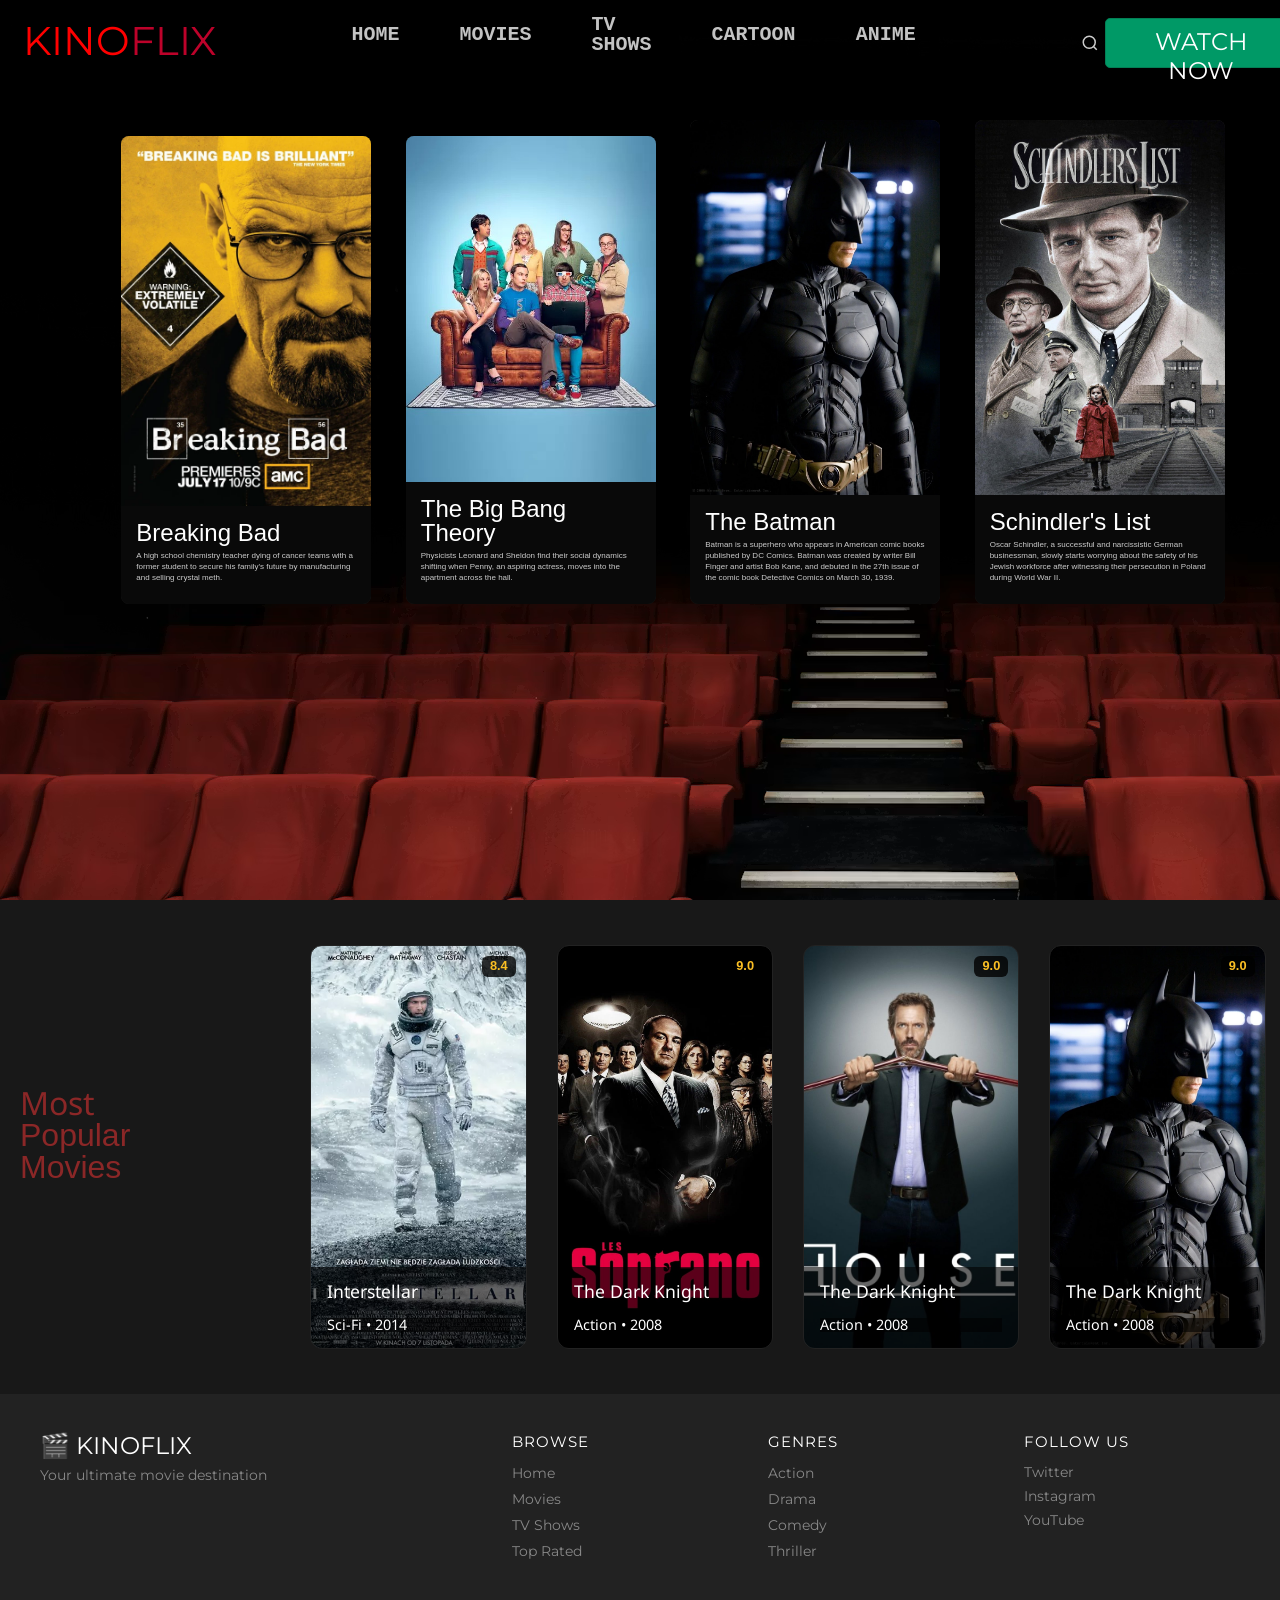
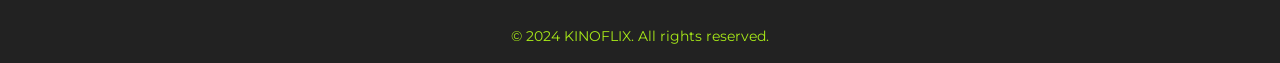
==== commit f66bcf2a: "Update: Added SEO & social tags and minor fixes" ====
--- a/index.html
+++ b/index.html
@@ -1,10 +1,29 @@
-<!DOCTYPE html>
-<html lang="en">
 <head>
     <meta charset="UTF-8">
     <meta name="viewport" content="width=device-width, initial-scale=1.0">
-    <title>KINOFLIX</title>
-    <link rel="stylesheet" href="css/reset.css">
+
+    <title>KINOFLIX | Watch Movies, TV Shows & Anime Online</title>
+    <meta name="title" content="KINOFLIX | Watch Movies, TV Shows & Anime Online">
+    <meta name="description" content="Stream the best movies, TV shows, and anime on KINOFLIX. Explore popular titles like Breaking Bad, Interstellar, and The Dark Knight in high quality.">
+    <meta name="keywords" content="movies, streaming, TV shows, anime, watch online, Kinoflix, cinema, Breaking Bad, Interstellar">
+    <meta name="robots" content="index, follow">
+    <link rel="canonical" href="https://tamunawritescode.github.io/kinoflix/">
+
+    <meta property="og:type" content="website">
+    <meta property="og:url" content="https://tamunawritescode.github.io/kinoflix/">
+    <meta property="og:title" content="KINOFLIX | Your Ultimate Movie Destination">
+    <meta property="og:description" content="Unlimited access to the world's best movies and series. Watch now on KINOFLIX.">
+    <meta property="og:image" content="https://tamunawritescode.github.io/kinoflix/images/breaking%20bad.webp">
+    <meta property="og:image:width" content="1200">
+    <meta property="og:image:height" content="630">
+
+    <meta property="twitter:card" content="summary_large_image">
+    <meta property="twitter:url" content="https://tamunawritescode.github.io/kinoflix/">
+    <meta property="twitter:title" content="KINOFLIX | Watch Movies & TV Shows">
+    <meta property="twitter:description" content="Stream the best movies, TV shows, and anime on KINOFLIX.">
+    <meta property="twitter:image" content="https://tamunawritescode.github.io/kinoflix/images/breaking%20bad.webp">
+
+    <link rel="icon" type="image/png" href="images/favicon.png"> <link rel="stylesheet" href="css/reset.css">
     <link rel="stylesheet" href="css/style.css">
     <link rel="preconnect" href="https://fonts.googleapis.com">
     <link rel="preconnect" href="https://fonts.gstatic.com" crossorigin>
@@ -24,18 +43,17 @@
                 <li><a href="cartoons.html">CARTOON</a></li>
                 <li><a href="anime.html">ANIME</a></li>
             </ul>
-<div class="search-wrapper" id="searchWrapper">
-    <button class="search-icon-btn" id="searchToggle" aria-label="Search">
-        <svg width="18" height="18" viewBox="0 0 24 24" fill="none" stroke="currentColor" stroke-width="2">
-            <circle cx="11" cy="11" r="8"/><line x1="21" y1="21" x2="16.65" y2="16.65"/>
-        </svg>
-    </button>
-    <div class="search-bar" id="searchBar">
-        <input type="text" id="searchInput" placeholder="Search movies..." autocomplete="off" />
-        <button class="search-close" id="searchClose">✕</button>
-        <div class="search-results" id="searchResults"></div>
-    </div>
-</div>
+            <div class="search-wrapper" id="searchWrapper">
+                <button class="search-icon-btn" id="searchToggle" aria-label="Search">
+                    <svg width="18" height="18" viewBox="0 0 24 24" fill="none" stroke="currentColor" stroke-width="2">
+                        <circle cx="11" cy="11" r="8"/><line x1="21" y1="21" x2="16.65" y2="16.65"/>
+                    </svg>
+                </button>
+                <div class="search-bar" id="searchBar">
+                    <input type="text" id="searchInput" placeholder="Search movies..." autocomplete="off" />
+                    <button class="search-close" id="searchClose">✕</button>
+                </div>
+            </div>
             <div class="get-started">
                 <button class="register-btn" onclick="window.location.href='register.html'">WATCH NOW</button>
             </div>
@@ -44,7 +62,7 @@
                     <span></span>
                     <span></span>
                 </button>
-        </div> <!-- /.menu -->
+        </div> 
 
         <div class="main-hero">
             <div class="login-screen">
@@ -60,7 +78,7 @@
                                     to secure his family's future by manufacturing and selling crystal meth.
                                 </p>
                             </div>
-                        </div> <!-- /.block -->
+                        </div>
 
                         <div class="block">
                             <img src="./images/big bang b.jpg" alt="big bang theory">
@@ -70,7 +88,7 @@
                                     Physicists Leonard and Sheldon find their social dynamics shifting when Penny, an aspiring actress, moves into the apartment across the hall.
                                 </p>
                             </div>
-                        </div> <!-- /.block -->
+                        </div>
 
                         <div class="block">
                             <img src="./images/Christian_Bale_as_The_Dark_Knight.webp" alt="batman">
@@ -80,7 +98,7 @@
                                     Batman is a superhero who appears in American comic books published by DC Comics. Batman was created by writer Bill Finger and artist Bob Kane, and debuted in the 27th issue of the comic book Detective Comics on March 30, 1939.
                                 </p>
                             </div>
-                        </div> <!-- /.block -->
+                        </div>
 
                         <div class="block">
                             <img src="./images/schindlerlist.jpg" alt="schindler list">
@@ -90,14 +108,14 @@
                                     Oscar Schindler, a successful and narcissistic German businessman, slowly starts worrying about the safety of his Jewish workforce after witnessing their persecution in Poland during World War II.
                                 </p>
                             </div>
-                        </div> <!-- /.block -->
-
-                    </div> <!-- /.row1 -->
-                </div> <!-- /.container -->
-            </div> <!-- /.login-screen -->
-        </div> <!-- /.main-hero -->
-
-    </div> <!-- /.navbar -->
+                        </div>
+
+                    </div>
+                </div>
+            </div>
+        </div>
+
+    </div> 
     <section class="popular-movies">
         <div class="container nopad">
             <div class="section-header">
@@ -118,7 +136,7 @@
                         <h3>Interstellar</h3>
                         <p>Sci-Fi • 2014</p>
                     </div>
-                </div> <!-- /.movie-card -->
+                </div>
 
                 <div class="movie-card" style="--poster: url('../images/soprano.jpg');">
                     <div class="poster-wrapper">
@@ -131,7 +149,7 @@
                         <h3>The Dark Knight</h3>
                         <p>Action • 2008</p>
                     </div>
-                </div> <!-- /.movie-card -->
+                </div>
                 <div class="movie-card" style="--poster: url('../images/house.jpg');">
                     <div class="poster-wrapper">
                         <div class="rating">9.0</div>
@@ -143,7 +161,7 @@
                         <h3>The Dark Knight</h3>
                         <p>Action • 2008</p>
                     </div>
-                </div> <!-- /.movie-card -->
+                </div>
                 <div class="movie-card" style="--poster: url('../images/Christian_Bale_as_The_Dark_Knight.webp');">
                     <div class="poster-wrapper">
                         <div class="rating">9.0</div>
@@ -155,11 +173,11 @@
                         <h3>The Dark Knight</h3>
                         <p>Action • 2008</p>
                     </div>
-                </div> <!-- /.movie-card -->
-            </div><!-- /.movie-grid -->
+                </div>
+            </div>
     </div> 
 </section>
-</div> <!-- /.main -->
+</div>
 
 
 <nav class="mobile-menu" id="mobileMenu" aria-label="Mobile navigation">
@@ -208,7 +226,7 @@
                 <a href="#">YouTube</a>
             </div>
         </div>
-    </div> <!-- /.footer-container -->
+    </div>
 
     <div class="footer-bottom">
         <p>© 2024 KINOFLIX. All rights reserved.</p>
--- a/css/style.css
+++ b/css/style.css
@@ -753,6 +753,7 @@
     -webkit-transition: opacity 0.2s;
     -o-transition: opacity 0.2s;
     transition: opacity 0.2s;
+    margin-top: 15px;
 }
 .search-icon-btn:hover { opacity: 1; }
 .search-bar {
